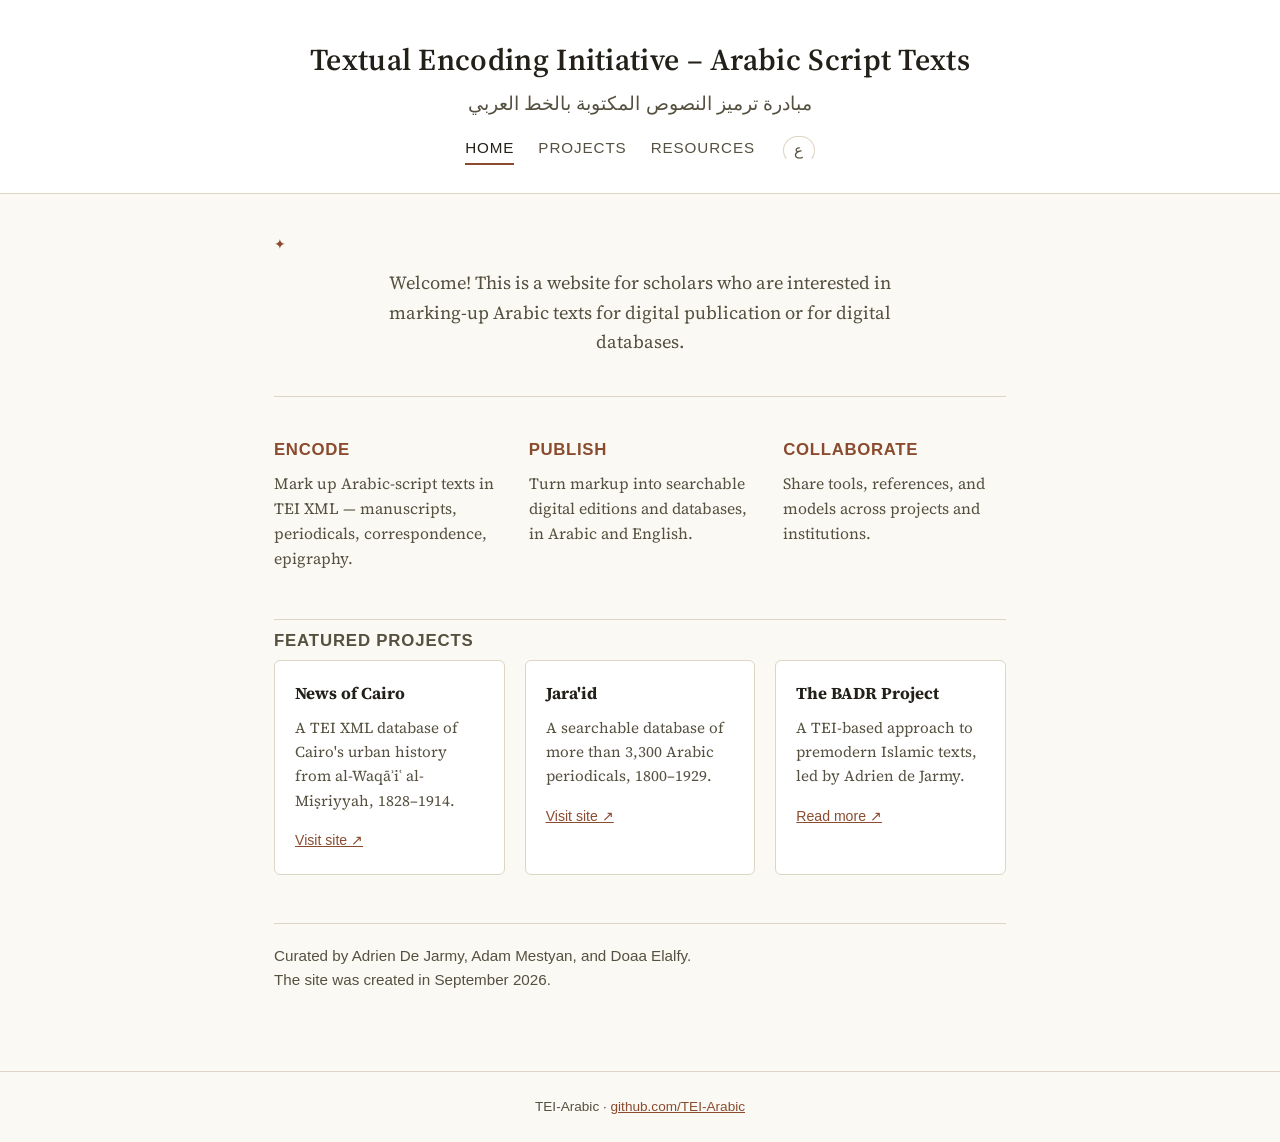
==== index.html @ d444e965 "Redesign landing page: hero with bilingual subtitle, what-we-do, featured projects" ====
<!doctype html>
<html lang="en">
<head>
  <meta charset="utf-8">
  <meta name="viewport" content="width=device-width, initial-scale=1">
  <title>Textual Encoding Initiative – Arabic Script Texts</title>
  <meta name="description" content="A website for scholars marking up Arabic-script texts for digital publication and digital databases using TEI.">
  <link rel="preconnect" href="https://fonts.googleapis.com">
  <link rel="preconnect" href="https://fonts.gstatic.com" crossorigin>
  <link href="https://fonts.googleapis.com/css2?family=Source+Serif+4:wght@400;600&display=swap" rel="stylesheet">
  <link rel="stylesheet" href="style.css">
</head>
<body class="home">

  <header class="site-header">
    <div class="site-header-inner">
      <h1 class="site-title"><a href="index.html">Textual Encoding Initiative – Arabic Script Texts</a></h1>
      <p class="hero-subtitle" lang="ar" dir="rtl">مبادرة ترميز النصوص المكتوبة بالخط العربي</p>
      <nav class="site-nav">
        <a href="index.html" class="active">Home</a>
        <a href="projects.html">Projects</a>
        <a href="resources.html">Resources</a>
        <a href="index-ar.html" class="lang-toggle" aria-label="Arabic">ع</a>
      </nav>
    </div>
  </header>

  <main>
    <p class="ornament" aria-hidden="true">&#10022;</p>
    <p class="lede">
      Welcome! This is a website for scholars who are interested in marking-up
      Arabic texts for digital publication or for digital databases.
    </p>

    <section class="features">
      <div class="feature">
        <h3>Encode</h3>
        <p>Mark up Arabic-script texts in TEI XML — manuscripts, periodicals, correspondence, epigraphy.</p>
      </div>
      <div class="feature">
        <h3>Publish</h3>
        <p>Turn markup into searchable digital editions and databases, in Arabic and English.</p>
      </div>
      <div class="feature">
        <h3>Collaborate</h3>
        <p>Share tools, references, and models across projects and institutions.</p>
      </div>
    </section>

    <section class="featured-projects">
      <h2 class="section-heading">Featured Projects</h2>
      <div class="featured-grid">
        <div class="featured-card">
          <h3>News of Cairo</h3>
          <p>A TEI XML database of Cairo's urban history from al-Waqāʾiʿ al-Miṣriyyah, 1828–1914.</p>
          <a class="link" href="https://newsofcairo.org/" target="_blank" rel="noopener">Visit site &#8599;</a>
        </div>
        <div class="featured-card">
          <h3>Jara'id</h3>
          <p>A searchable database of more than 3,300 Arabic periodicals, 1800–1929.</p>
          <a class="link" href="https://projectjaraid.github.io/" target="_blank" rel="noopener">Visit site &#8599;</a>
        </div>
        <div class="featured-card">
          <h3>The BADR Project</h3>
          <p>A TEI-based approach to premodern Islamic texts, led by Adrien de Jarmy.</p>
          <a class="link" href="https://digitalorientalist.com/2026/02/03/the-badr-project-7th-21st-c-a-tei-based-approach-to-premodern-islamic-texts/" target="_blank" rel="noopener">Read more &#8599;</a>
        </div>
      </div>
    </section>

    <p class="curators">
      Curated by Adrien De Jarmy, Adam Mestyan, and Doaa Elalfy.<br>
      The site was created in September 2026.
    </p>
  </main>

  <footer class="site-footer">
    TEI-Arabic &middot; <a href="https://github.com/TEI-Arabic">github.com/TEI-Arabic</a>
  </footer>

</body>
</html>
---- style.css ----
/* TEI-Arabic — shared site styles */

:root {
  --ink: #232019;
  --ink-soft: #55503f;
  --paper: #fbf9f4;
  --paper-raised: #ffffff;
  --line: #ddd6c4;
  --accent: #8a4b2f;
  --accent-soft: #f1e4d6;
  --max-width: 780px;
}

* {
  box-sizing: border-box;
}

html {
  scroll-behavior: smooth;
}

body {
  margin: 0;
  background: var(--paper);
  color: var(--ink);
  font-family: "Source Serif 4", Georgia, "Times New Roman", serif;
  font-size: 18px;
  line-height: 1.6;
}

a {
  color: var(--accent);
}

a:hover {
  color: var(--ink);
}

.site-header {
  border-bottom: 1px solid var(--line);
  background: var(--paper-raised);
}

.site-header-inner {
  max-width: var(--max-width);
  margin: 0 auto;
  padding: 1.75rem 1.5rem 1.25rem;
}

.site-title {
  margin: 0 0 0.9rem;
  font-size: 1.55rem;
  font-weight: 600;
  letter-spacing: 0.01em;
  line-height: 1.3;
}

.site-title a {
  color: var(--ink);
  text-decoration: none;
}

nav.site-nav {
  display: flex;
  gap: 1.5rem;
  font-family: -apple-system, BlinkMacSystemFont, "Segoe UI", Helvetica, Arial, sans-serif;
  font-size: 0.95rem;
  text-transform: uppercase;
  letter-spacing: 0.06em;
}

nav.site-nav a {
  color: var(--ink-soft);
  text-decoration: none;
  padding-bottom: 0.2rem;
  border-bottom: 2px solid transparent;
}

nav.site-nav a:hover {
  color: var(--ink);
}

nav.site-nav a.active {
  color: var(--ink);
  border-bottom-color: var(--accent);
}

.lang-toggle {
  font-family: "Noto Kufi Arabic", "Tajawal", Tahoma, Arial, sans-serif !important;
  font-size: 0.95rem !important;
  text-transform: none !important;
  letter-spacing: 0 !important;
  border: 1px solid var(--line);
  border-radius: 999px;
  padding: 0.05rem 0.65rem !important;
  margin-inline-start: 0.25rem;
}

.lang-toggle:hover {
  border-color: var(--accent);
}

main {
  max-width: var(--max-width);
  margin: 0 auto;
  padding: 2.5rem 1.5rem 4rem;
}

.lede {
  font-size: 1.15rem;
  color: var(--ink-soft);
  max-width: 60ch;
}

.curators {
  margin-top: 2rem;
  padding-top: 1.25rem;
  border-top: 1px solid var(--line);
  font-family: -apple-system, BlinkMacSystemFont, "Segoe UI", Helvetica, Arial, sans-serif;
  font-size: 0.95rem;
  color: var(--ink-soft);
}

h1 {
  font-size: 1.55rem;
}

h2 {
  font-size: 1.3rem;
  margin-bottom: 0.3rem;
}

.page-intro {
  color: var(--ink-soft);
  max-width: 60ch;
  margin-bottom: 2.5rem;
}

.project {
  padding: 1.5rem 0;
  border-top: 1px solid var(--line);
}

.project:first-of-type {
  border-top: none;
}

.project h2 {
  margin-top: 0;
}

.project .meta {
  font-family: -apple-system, BlinkMacSystemFont, "Segoe UI", Helvetica, Arial, sans-serif;
  font-size: 0.9rem;
  color: var(--accent);
  text-transform: uppercase;
  letter-spacing: 0.04em;
  margin: 0 0 0.6rem;
}

.project p {
  margin: 0.5rem 0;
}

.project .link {
  display: inline-block;
  margin-top: 0.4rem;
  font-family: -apple-system, BlinkMacSystemFont, "Segoe UI", Helvetica, Arial, sans-serif;
  font-size: 0.9rem;
}

.resource-list {
  list-style: none;
  margin: 0 0 2.5rem;
  padding: 0;
}

.resource-list li {
  padding: 0.9rem 0;
  border-top: 1px solid var(--line);
}

.resource-list li:first-child {
  border-top: none;
}

.resource-list .r-title {
  font-weight: 600;
}

.resource-list .r-note {
  display: block;
  margin-top: 0.2rem;
  font-family: -apple-system, BlinkMacSystemFont, "Segoe UI", Helvetica, Arial, sans-serif;
  font-size: 0.9rem;
  color: var(--ink-soft);
}

.resource-list code {
  background: var(--accent-soft);
  padding: 0.1rem 0.35rem;
  border-radius: 3px;
  font-size: 0.9em;
}

h2.section-heading,
h3.section-heading {
  margin-top: 3rem;
  padding-top: 0.5rem;
  border-top: 1px solid var(--line);
  font-size: 1.05rem;
  text-transform: uppercase;
  letter-spacing: 0.05em;
  color: var(--ink-soft);
  font-family: -apple-system, BlinkMacSystemFont, "Segoe UI", Helvetica, Arial, sans-serif;
}

dl.glossary dt {
  font-weight: 600;
  margin-top: 1.1rem;
}

dl.glossary dd {
  margin: 0.25rem 0 0;
  color: var(--ink-soft);
}

.site-footer {
  border-top: 1px solid var(--line);
  padding: 1.5rem;
  text-align: center;
  font-family: -apple-system, BlinkMacSystemFont, "Segoe UI", Helvetica, Arial, sans-serif;
  font-size: 0.85rem;
  color: var(--ink-soft);
}

@media (max-width: 480px) {
  body {
    font-size: 16px;
  }
  nav.site-nav {
    gap: 1rem;
    flex-wrap: wrap;
  }
}

/* Arabic / RTL pages */
html[dir="rtl"] body {
  font-family: "Tajawal", "Noto Kufi Arabic", Tahoma, Arial, sans-serif;
}

html[dir="rtl"] .site-title,
html[dir="rtl"] h1,
html[dir="rtl"] h2,
html[dir="rtl"] h3.section-heading {
  font-family: "Noto Kufi Arabic", "Tajawal", Tahoma, Arial, sans-serif;
}

html[dir="rtl"] nav.site-nav,
html[dir="rtl"] .curators,
html[dir="rtl"] .project .meta,
html[dir="rtl"] .project .link,
html[dir="rtl"] .resource-list .r-note,
html[dir="rtl"] .site-footer {
  font-family: "Tajawal", "Noto Kufi Arabic", Tahoma, Arial, sans-serif;
}

html[dir="rtl"] nav.site-nav,
html[dir="rtl"] .project .meta,
html[dir="rtl"] h2.section-heading,
html[dir="rtl"] h3.section-heading {
  text-transform: none;
  letter-spacing: 0;
}

html[dir="rtl"] bdi[dir="ltr"],
html[dir="rtl"] code[dir="ltr"] {
  unicode-bidi: isolate;
}

/* Landing-page hero (home only) */
body.home .site-header-inner {
  text-align: center;
  padding-top: 2.5rem;
  padding-bottom: 1.75rem;
}

body.home .site-title {
  font-size: 1.9rem;
  margin-bottom: 0.6rem;
}

body.home nav.site-nav {
  justify-content: center;
}

.hero-subtitle {
  margin: 0 0 1rem;
  font-size: 1.2rem;
  color: var(--ink-soft);
}

.hero-subtitle[lang="ar"] {
  font-family: "Noto Kufi Arabic", "Tajawal", Tahoma, Arial, sans-serif;
}

.hero-subtitle[lang="en"] {
  font-family: "Source Serif 4", Georgia, "Times New Roman", serif;
}

.ornament {
  color: var(--accent);
  letter-spacing: 0.5rem;
  font-size: 0.85rem;
  margin: 0 0 0.75rem;
}

body.home main {
  padding-top: 2.5rem;
}

body.home .lede {
  text-align: center;
  margin: 0 auto 1rem;
  max-width: 56ch;
}

/* What we do */
.features {
  display: grid;
  grid-template-columns: repeat(3, 1fr);
  gap: 2rem;
  margin: 2.5rem 0 3rem;
  padding-top: 2.5rem;
  border-top: 1px solid var(--line);
}

.feature h3 {
  margin: 0 0 0.4rem;
  font-size: 1.05rem;
  font-family: -apple-system, BlinkMacSystemFont, "Segoe UI", Helvetica, Arial, sans-serif;
  color: var(--accent);
  text-transform: uppercase;
  letter-spacing: 0.04em;
}

.feature p {
  margin: 0;
  color: var(--ink-soft);
  font-size: 0.98rem;
}

/* Featured projects (landing page) */
.featured-projects {
  margin-bottom: 3rem;
}

.featured-grid {
  display: grid;
  grid-template-columns: repeat(3, 1fr);
  gap: 1.25rem;
}

.featured-card {
  border: 1px solid var(--line);
  border-radius: 6px;
  padding: 1.25rem;
  background: var(--paper-raised);
}

.featured-card h3 {
  margin: 0 0 0.5rem;
  font-size: 1.05rem;
}

.featured-card p {
  margin: 0 0 0.75rem;
  color: var(--ink-soft);
  font-size: 0.95rem;
}

.featured-card .link {
  font-family: -apple-system, BlinkMacSystemFont, "Segoe UI", Helvetica, Arial, sans-serif;
  font-size: 0.88rem;
}

@media (max-width: 700px) {
  .features,
  .featured-grid {
    grid-template-columns: 1fr;
    gap: 1.5rem;
  }
}

/* RTL coverage for the additions above */
html[dir="rtl"] .feature h3,
html[dir="rtl"] .feature p,
html[dir="rtl"] .featured-card .link {
  font-family: "Tajawal", "Noto Kufi Arabic", Tahoma, Arial, sans-serif;
}

html[dir="rtl"] .feature h3 {
  text-transform: none;
  letter-spacing: 0;
}
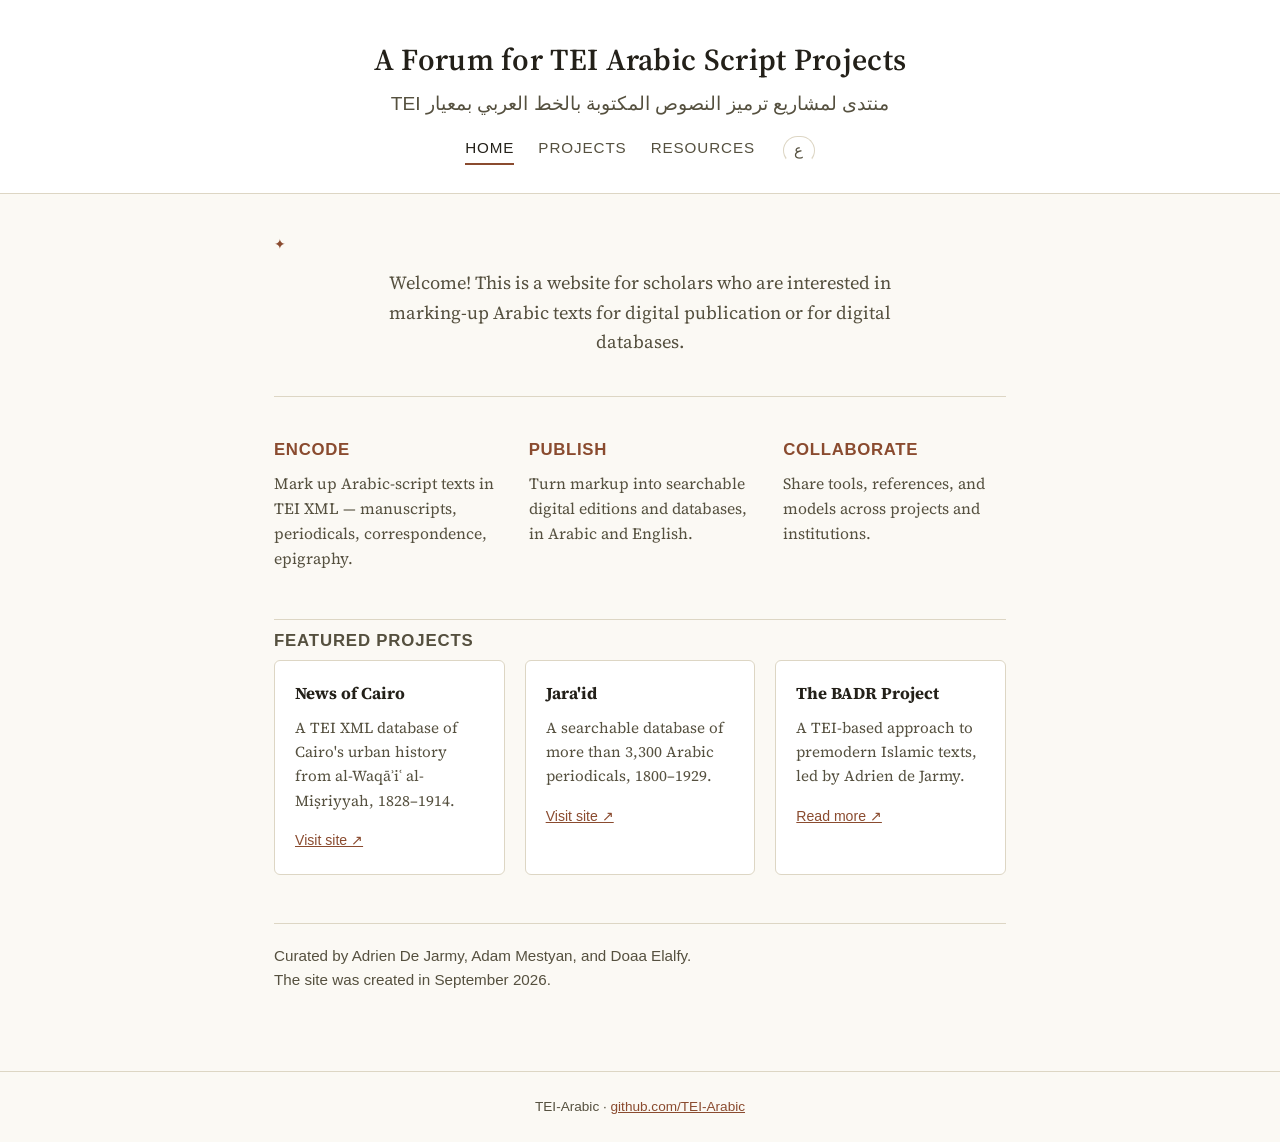
==== commit 7e7c831f: "Rename main heading to 'A Forum for TEI Arabic Script Projects' Replaces the site-title text and its" ====
--- a/index.html
+++ b/index.html
@@ -14,8 +14,8 @@
 
   <header class="site-header">
     <div class="site-header-inner">
-      <h1 class="site-title"><a href="index.html">Textual Encoding Initiative – Arabic Script Texts</a></h1>
-      <p class="hero-subtitle" lang="ar" dir="rtl">مبادرة ترميز النصوص المكتوبة بالخط العربي</p>
+      <h1 class="site-title"><a href="index.html">A Forum for TEI Arabic Script Projects</a></h1>
+      <p class="hero-subtitle" lang="ar" dir="rtl">منتدى لمشاريع ترميز النصوص المكتوبة بالخط العربي بمعيار <bdi dir="ltr">TEI</bdi></p>
       <nav class="site-nav">
         <a href="index.html" class="active">Home</a>
         <a href="projects.html">Projects</a>
--- a/style.css
+++ b/style.css
@@ -44,12 +44,13 @@
 .site-header-inner {
   max-width: var(--max-width);
   margin: 0 auto;
-  padding: 1.75rem 1.5rem 1.25rem;
+  padding: 2.5rem 1.5rem 1.75rem;
+  text-align: center;
 }
 
 .site-title {
-  margin: 0 0 0.9rem;
-  font-size: 1.55rem;
+  margin: 0 0 0.6rem;
+  font-size: 1.9rem;
   font-weight: 600;
   letter-spacing: 0.01em;
   line-height: 1.3;
@@ -62,6 +63,7 @@
 
 nav.site-nav {
   display: flex;
+  justify-content: center;
   gap: 1.5rem;
   font-family: -apple-system, BlinkMacSystemFont, "Segoe UI", Helvetica, Arial, sans-serif;
   font-size: 0.95rem;
@@ -130,6 +132,11 @@
   margin-bottom: 0.3rem;
 }
 
+h2.page-title {
+  margin: 0 0 0.6rem;
+  font-size: 1.55rem;
+}
+
 .page-intro {
   color: var(--ink-soft);
   max-width: 60ch;
@@ -279,21 +286,6 @@
 }
 
 /* Landing-page hero (home only) */
-body.home .site-header-inner {
-  text-align: center;
-  padding-top: 2.5rem;
-  padding-bottom: 1.75rem;
-}
-
-body.home .site-title {
-  font-size: 1.9rem;
-  margin-bottom: 0.6rem;
-}
-
-body.home nav.site-nav {
-  justify-content: center;
-}
-
 .hero-subtitle {
   margin: 0 0 1rem;
   font-size: 1.2rem;
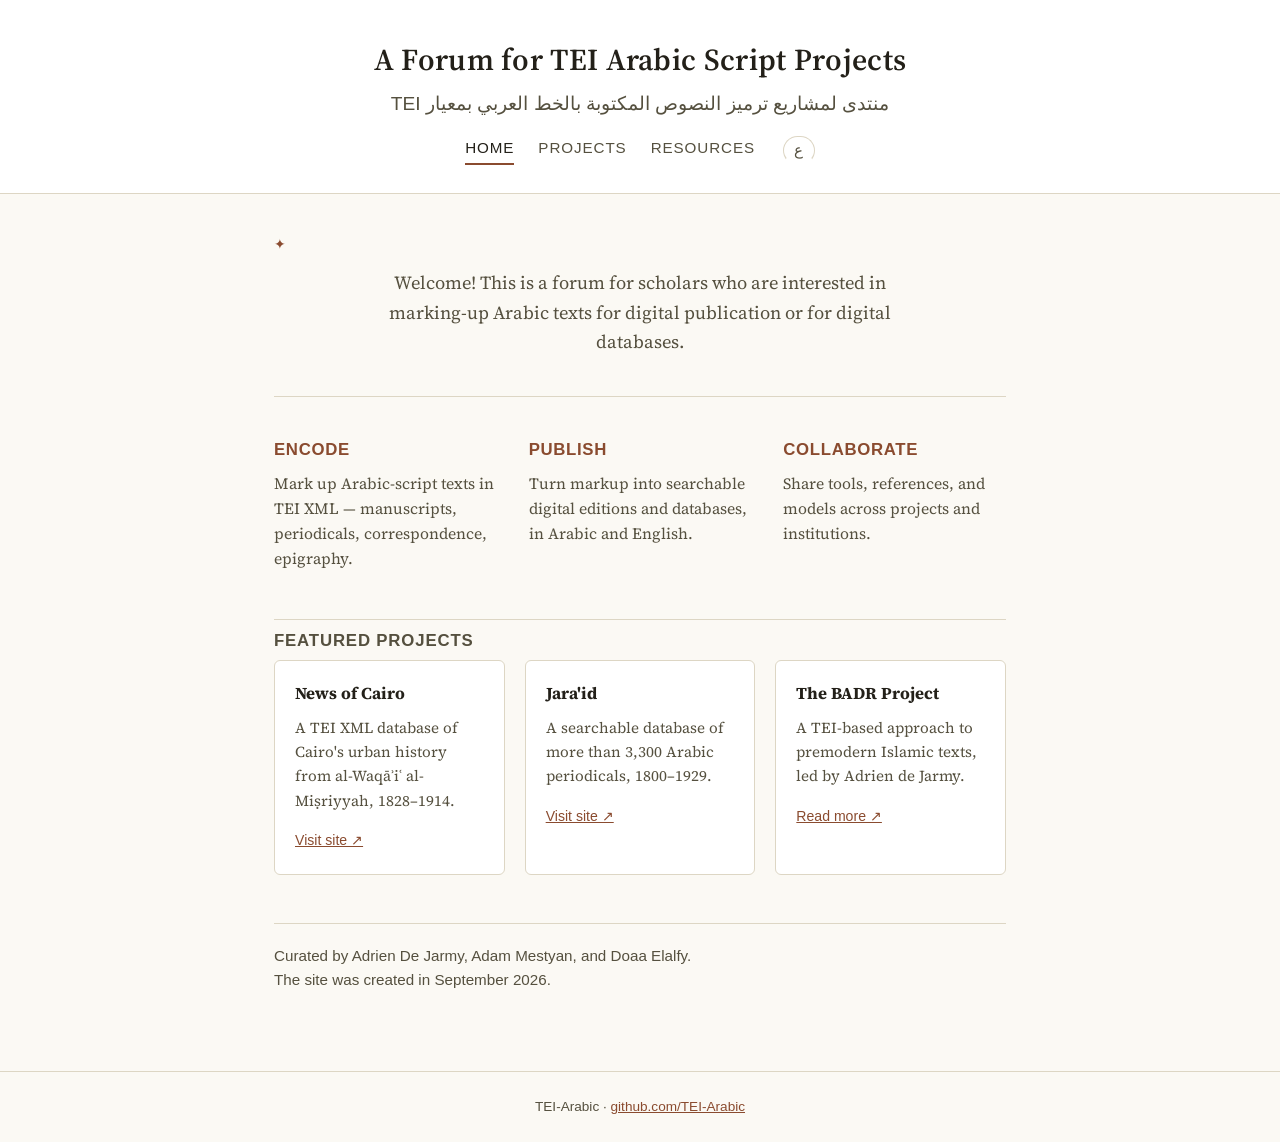
==== commit 692a4481: "Update index.html" ====
--- a/index.html
+++ b/index.html
@@ -28,7 +28,7 @@
   <main>
     <p class="ornament" aria-hidden="true">&#10022;</p>
     <p class="lede">
-      Welcome! This is a website for scholars who are interested in marking-up
+      Welcome! This is a forum for scholars who are interested in marking-up
       Arabic texts for digital publication or for digital databases.
     </p>
 
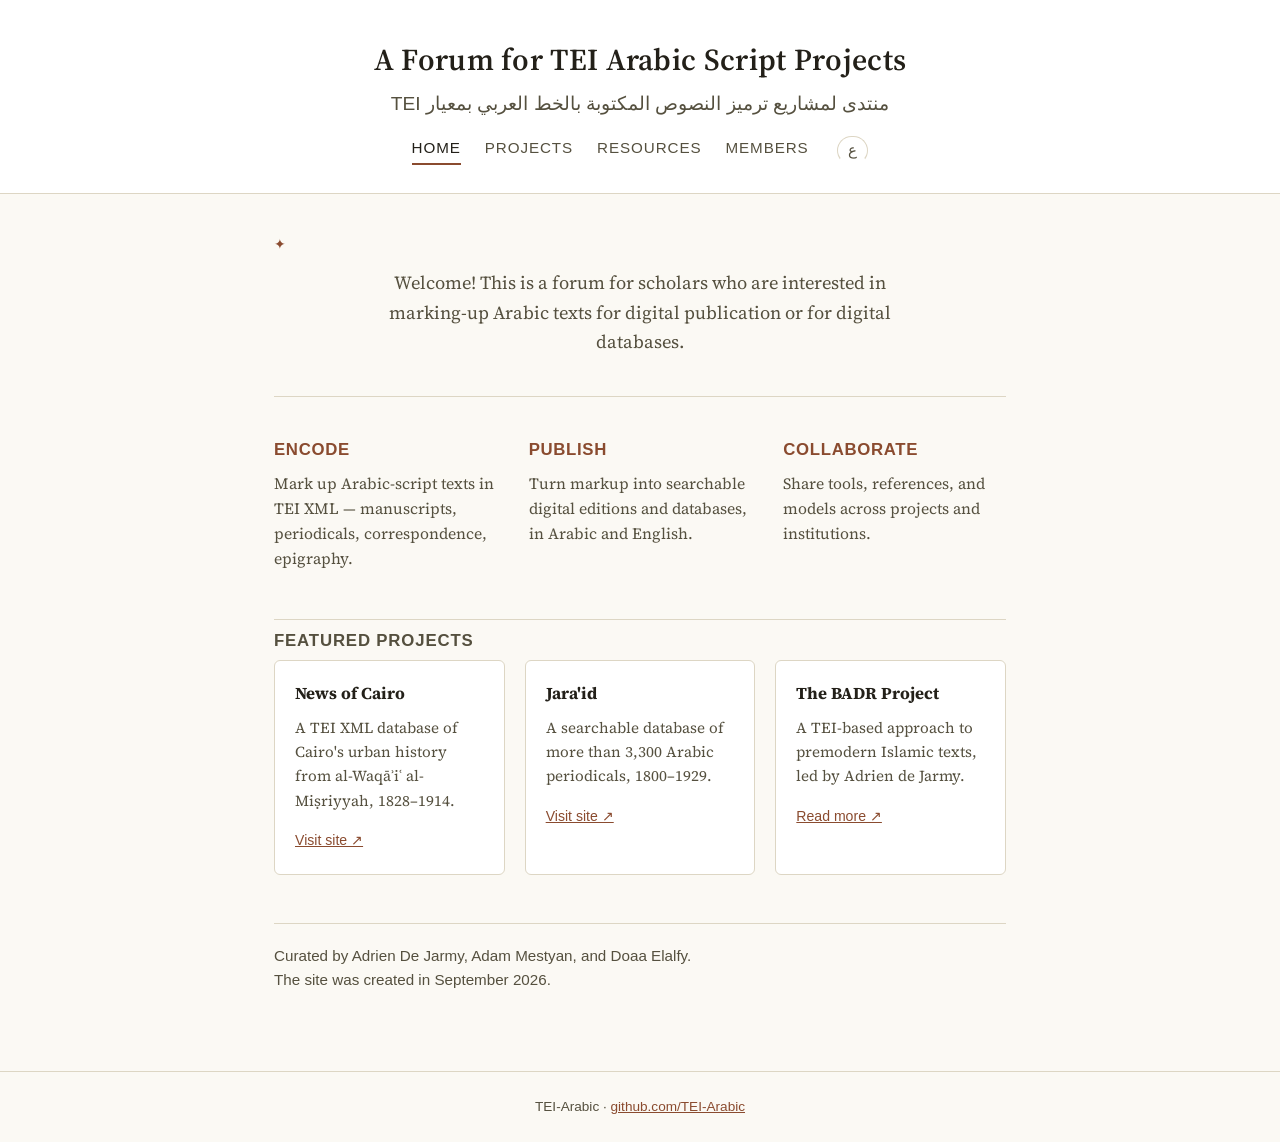
==== commit cf374e8a: "Add a fourth page: Members, with contact emails Lists everyone from the network's original sign-up s" ====
--- a/index.html
+++ b/index.html
@@ -20,6 +20,7 @@
         <a href="index.html" class="active">Home</a>
         <a href="projects.html">Projects</a>
         <a href="resources.html">Resources</a>
+        <a href="members.html">Members</a>
         <a href="index-ar.html" class="lang-toggle" aria-label="Arabic">ع</a>
       </nav>
     </div>
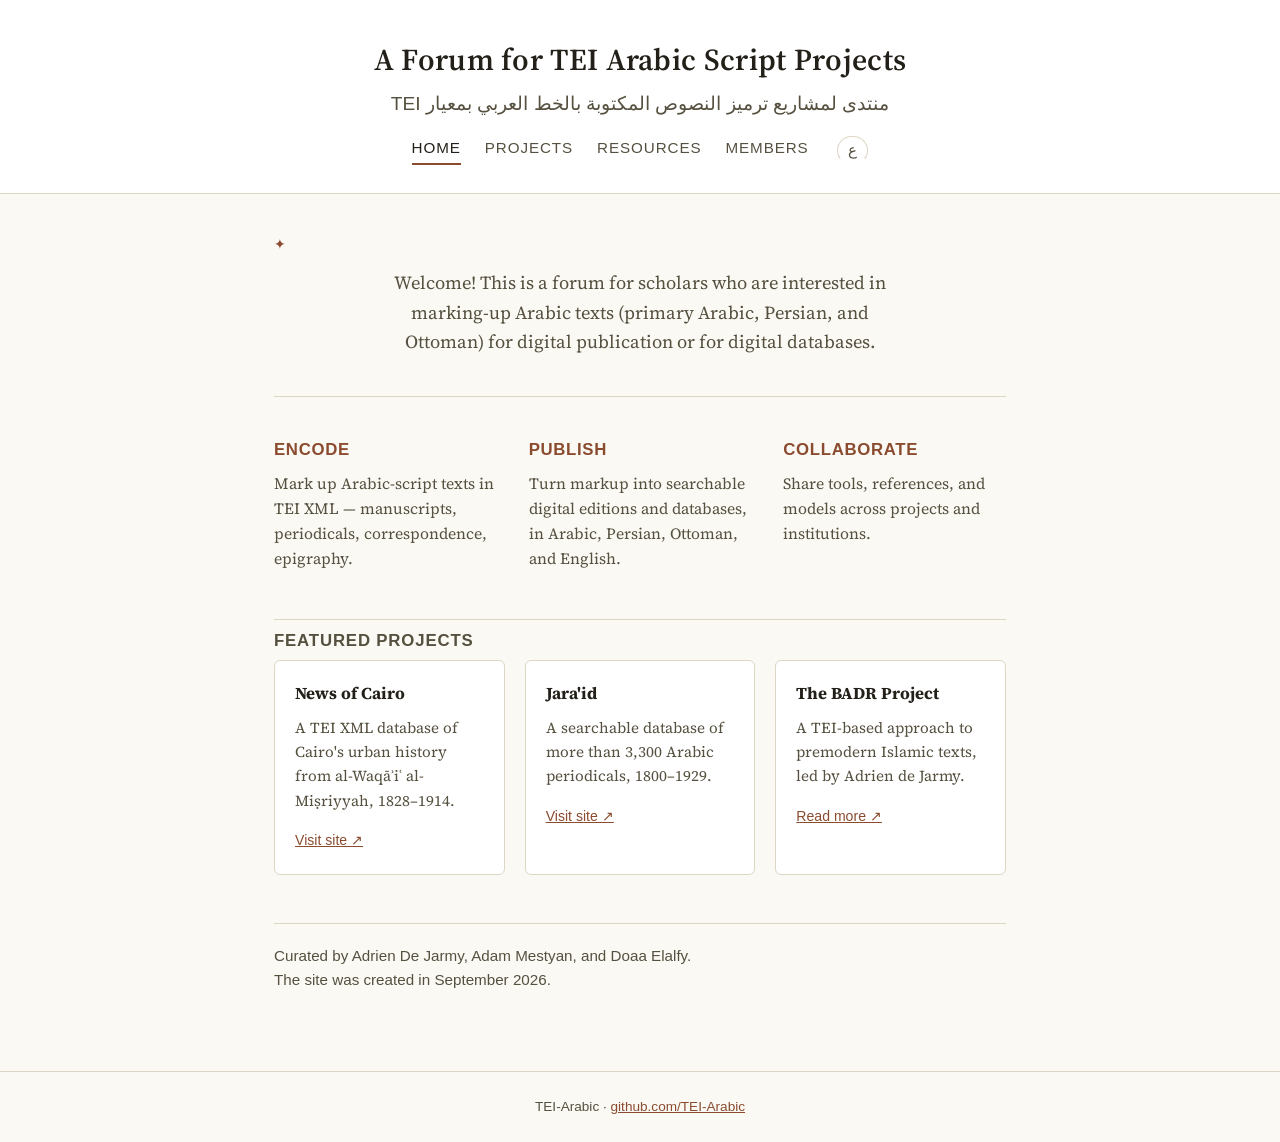
==== commit 74b13f8b: "Update index.html" ====
--- a/index.html
+++ b/index.html
@@ -30,7 +30,7 @@
     <p class="ornament" aria-hidden="true">&#10022;</p>
     <p class="lede">
       Welcome! This is a forum for scholars who are interested in marking-up
-      Arabic texts for digital publication or for digital databases.
+      Arabic texts (primary Arabic, Persian, and Ottoman) for digital publication or for digital databases.
     </p>
 
     <section class="features">
@@ -40,7 +40,7 @@
       </div>
       <div class="feature">
         <h3>Publish</h3>
-        <p>Turn markup into searchable digital editions and databases, in Arabic and English.</p>
+        <p>Turn markup into searchable digital editions and databases, in Arabic, Persian, Ottoman, and English.</p>
       </div>
       <div class="feature">
         <h3>Collaborate</h3>
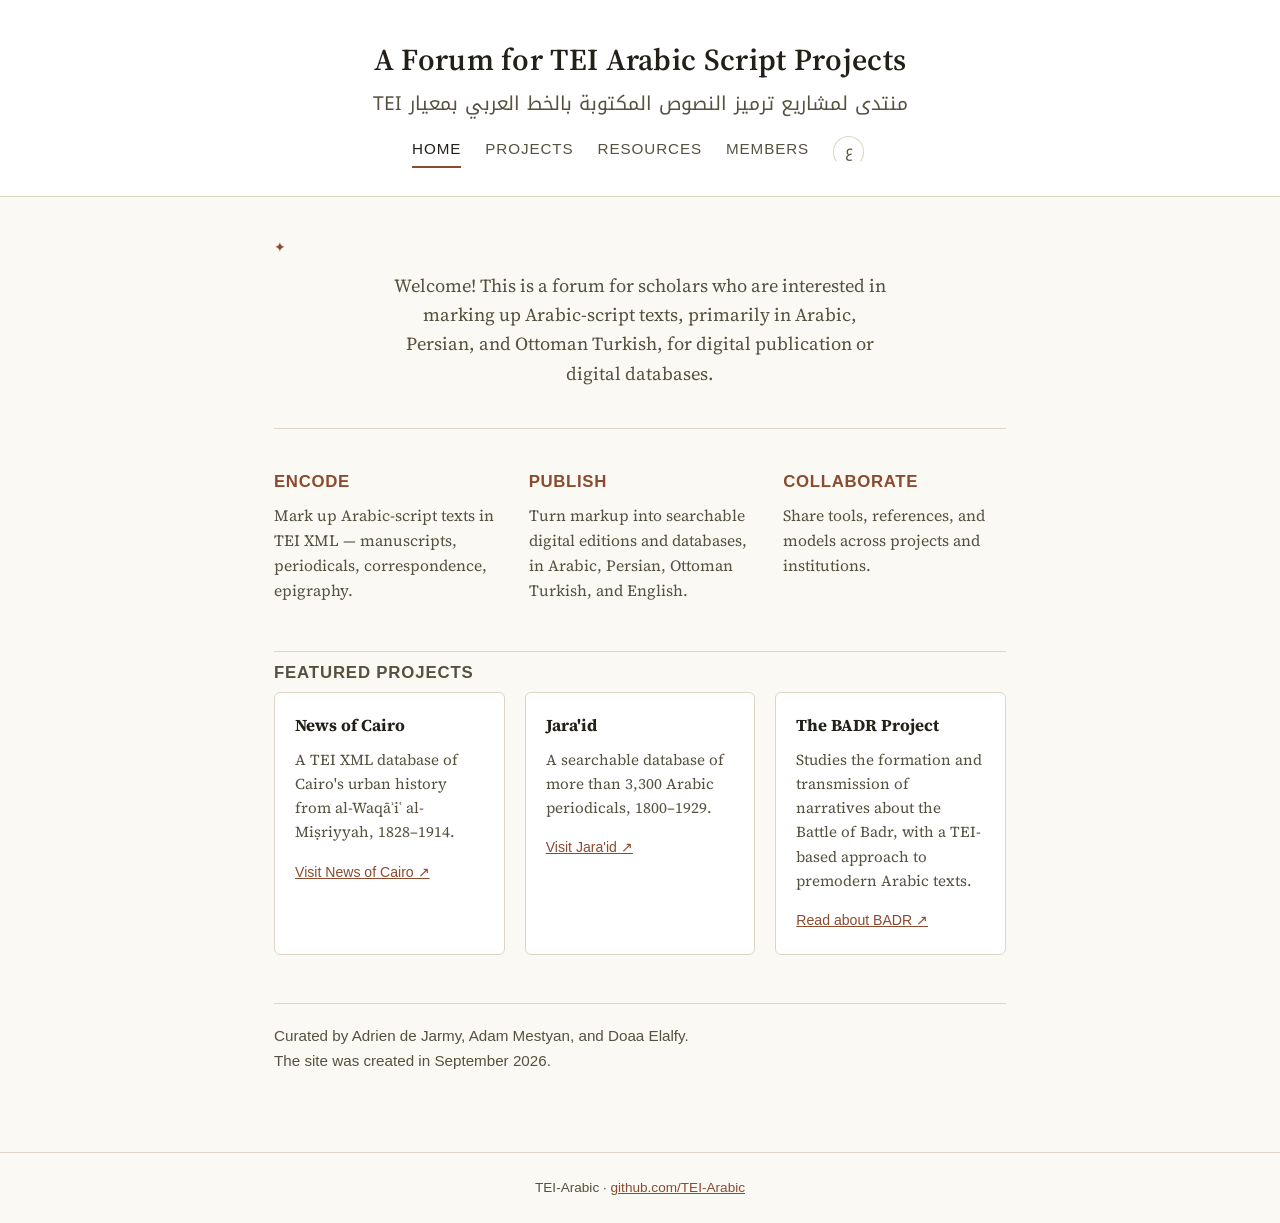
==== commit 95336b44: "Fix bilingual content, accessibility and metadata without changing site structure Correct Arabic-scr" ====
--- a/index.html
+++ b/index.html
@@ -3,44 +3,55 @@
 <head>
   <meta charset="utf-8">
   <meta name="viewport" content="width=device-width, initial-scale=1">
-  <title>Textual Encoding Initiative – Arabic Script Texts</title>
+  <title>Text Encoding Initiative – Arabic Script Texts</title>
   <meta name="description" content="A website for scholars marking up Arabic-script texts for digital publication and digital databases using TEI.">
+  <link rel="canonical" href="https://tei-arabic.github.io/">
+  <link rel="alternate" hreflang="en" href="https://tei-arabic.github.io/">
+  <link rel="alternate" hreflang="ar" href="https://tei-arabic.github.io/index-ar.html">
+  <link rel="alternate" hreflang="x-default" href="https://tei-arabic.github.io/">
+  <meta property="og:type" content="website">
+  <meta property="og:title" content="Text Encoding Initiative – Arabic Script Texts">
+  <meta property="og:description" content="A website for scholars marking up Arabic-script texts for digital publication and digital databases using TEI.">
+  <meta property="og:url" content="https://tei-arabic.github.io/">
   <link rel="preconnect" href="https://fonts.googleapis.com">
   <link rel="preconnect" href="https://fonts.gstatic.com" crossorigin>
-  <link href="https://fonts.googleapis.com/css2?family=Source+Serif+4:wght@400;600&display=swap" rel="stylesheet">
+  <link href="https://fonts.googleapis.com/css2?family=Source+Serif+4:wght@400;600&amp;family=Noto+Kufi+Arabic:wght@400;500;600;700&amp;family=Tajawal:wght@400;500;700&amp;display=swap" rel="stylesheet">
   <link rel="stylesheet" href="style.css">
 </head>
 <body class="home">
+  <a class="skip-link" href="#main-content">Skip to content</a>
 
   <header class="site-header">
     <div class="site-header-inner">
       <h1 class="site-title"><a href="index.html">A Forum for TEI Arabic Script Projects</a></h1>
       <p class="hero-subtitle" lang="ar" dir="rtl">منتدى لمشاريع ترميز النصوص المكتوبة بالخط العربي بمعيار <bdi dir="ltr">TEI</bdi></p>
-      <nav class="site-nav">
-        <a href="index.html" class="active">Home</a>
+      <nav class="site-nav" aria-label="Main navigation">
+        <a href="index.html" class="active" aria-current="page">Home</a>
         <a href="projects.html">Projects</a>
         <a href="resources.html">Resources</a>
         <a href="members.html">Members</a>
-        <a href="index-ar.html" class="lang-toggle" aria-label="Arabic">ع</a>
+        <a href="index-ar.html" class="lang-toggle" lang="ar" dir="rtl" hreflang="ar" aria-label="العربية">ع</a>
       </nav>
     </div>
   </header>
 
-  <main>
+  <main id="main-content" tabindex="-1">
     <p class="ornament" aria-hidden="true">&#10022;</p>
     <p class="lede">
-      Welcome! This is a forum for scholars who are interested in marking-up
-      Arabic texts (primary Arabic, Persian, and Ottoman) for digital publication or for digital databases.
+      Welcome! This is a forum for scholars who are interested in marking up
+      Arabic-script texts, primarily in Arabic, Persian, and Ottoman Turkish,
+      for digital publication or digital databases.
     </p>
 
-    <section class="features">
+    <section class="features" aria-labelledby="what-we-do">
+      <h2 id="what-we-do" class="visually-hidden">What we do</h2>
       <div class="feature">
         <h3>Encode</h3>
         <p>Mark up Arabic-script texts in TEI XML — manuscripts, periodicals, correspondence, epigraphy.</p>
       </div>
       <div class="feature">
         <h3>Publish</h3>
-        <p>Turn markup into searchable digital editions and databases, in Arabic, Persian, Ottoman, and English.</p>
+        <p>Turn markup into searchable digital editions and databases, in Arabic, Persian, Ottoman Turkish, and English.</p>
       </div>
       <div class="feature">
         <h3>Collaborate</h3>
@@ -54,29 +65,29 @@
         <div class="featured-card">
           <h3>News of Cairo</h3>
           <p>A TEI XML database of Cairo's urban history from al-Waqāʾiʿ al-Miṣriyyah, 1828–1914.</p>
-          <a class="link" href="https://newsofcairo.org/" target="_blank" rel="noopener">Visit site &#8599;</a>
+          <a class="link" href="https://newsofcairo.org/" target="_blank" rel="noopener">Visit News of Cairo &#8599;</a>
         </div>
         <div class="featured-card">
           <h3>Jara'id</h3>
           <p>A searchable database of more than 3,300 Arabic periodicals, 1800–1929.</p>
-          <a class="link" href="https://projectjaraid.github.io/" target="_blank" rel="noopener">Visit site &#8599;</a>
+          <a class="link" href="https://projectjaraid.github.io/" target="_blank" rel="noopener">Visit Jara'id &#8599;</a>
         </div>
         <div class="featured-card">
           <h3>The BADR Project</h3>
-          <p>A TEI-based approach to premodern Islamic texts, led by Adrien de Jarmy.</p>
-          <a class="link" href="https://digitalorientalist.com/2026/02/03/the-badr-project-7th-21st-c-a-tei-based-approach-to-premodern-islamic-texts/" target="_blank" rel="noopener">Read more &#8599;</a>
+          <p>Studies the formation and transmission of narratives about the Battle of Badr, with a TEI-based approach to premodern Arabic texts.</p>
+          <a class="link" href="https://digitalorientalist.com/2026/02/03/the-badr-project-7th-21st-c-a-tei-based-approach-to-premodern-islamic-texts/" target="_blank" rel="noopener">Read about BADR &#8599;</a>
         </div>
       </div>
     </section>
 
     <p class="curators">
-      Curated by Adrien De Jarmy, Adam Mestyan, and Doaa Elalfy.<br>
+      Curated by Adrien de Jarmy, Adam Mestyan, and Doaa Elalfy.<br>
       The site was created in September 2026.
     </p>
   </main>
 
   <footer class="site-footer">
-    TEI-Arabic &middot; <a href="https://github.com/TEI-Arabic">github.com/TEI-Arabic</a>
+    <span lang="en" dir="ltr">TEI-Arabic &middot; <a href="https://github.com/TEI-Arabic">github.com/TEI-Arabic</a></span>
   </footer>
 
 </body>
--- a/style.css
+++ b/style.css
@@ -132,7 +132,7 @@
   margin-bottom: 0.3rem;
 }
 
-h2.page-title {
+.page-title {
   margin: 0 0 0.6rem;
   font-size: 1.55rem;
 }
@@ -395,3 +395,71 @@
   text-transform: none;
   letter-spacing: 0;
 }
+
+/* Keyboard access and narrow-screen resilience. */
+a:focus-visible {
+  outline: 3px solid var(--accent);
+  outline-offset: 4px;
+}
+
+.skip-link {
+  position: absolute;
+  inset-inline-start: 1rem;
+  top: 0.5rem;
+  z-index: 100;
+  padding: 0.5rem 0.75rem;
+  background: var(--paper-raised);
+  transform: translateY(-200%);
+}
+
+.skip-link:focus {
+  transform: translateY(0);
+}
+
+.visually-hidden {
+  position: absolute;
+  width: 1px;
+  height: 1px;
+  margin: -1px;
+  padding: 0;
+  overflow: hidden;
+  clip-path: inset(50%);
+  white-space: nowrap;
+  border: 0;
+}
+
+nav.site-nav {
+  flex-wrap: wrap;
+}
+
+nav.site-nav a {
+  display: inline-flex;
+  align-items: center;
+  justify-content: center;
+  min-width: 24px;
+  min-height: 32px;
+}
+
+.resource-list code,
+.resource-list a,
+.glossary a,
+.project a,
+.site-footer a {
+  overflow-wrap: anywhere;
+}
+
+.site-footer > [dir="ltr"] {
+  display: inline-block;
+  unicode-bidi: isolate;
+}
+
+html[dir="rtl"] .site-title {
+  letter-spacing: 0;
+  line-height: 1.6;
+}
+
+@media (prefers-reduced-motion: reduce) {
+  html {
+    scroll-behavior: auto;
+  }
+}
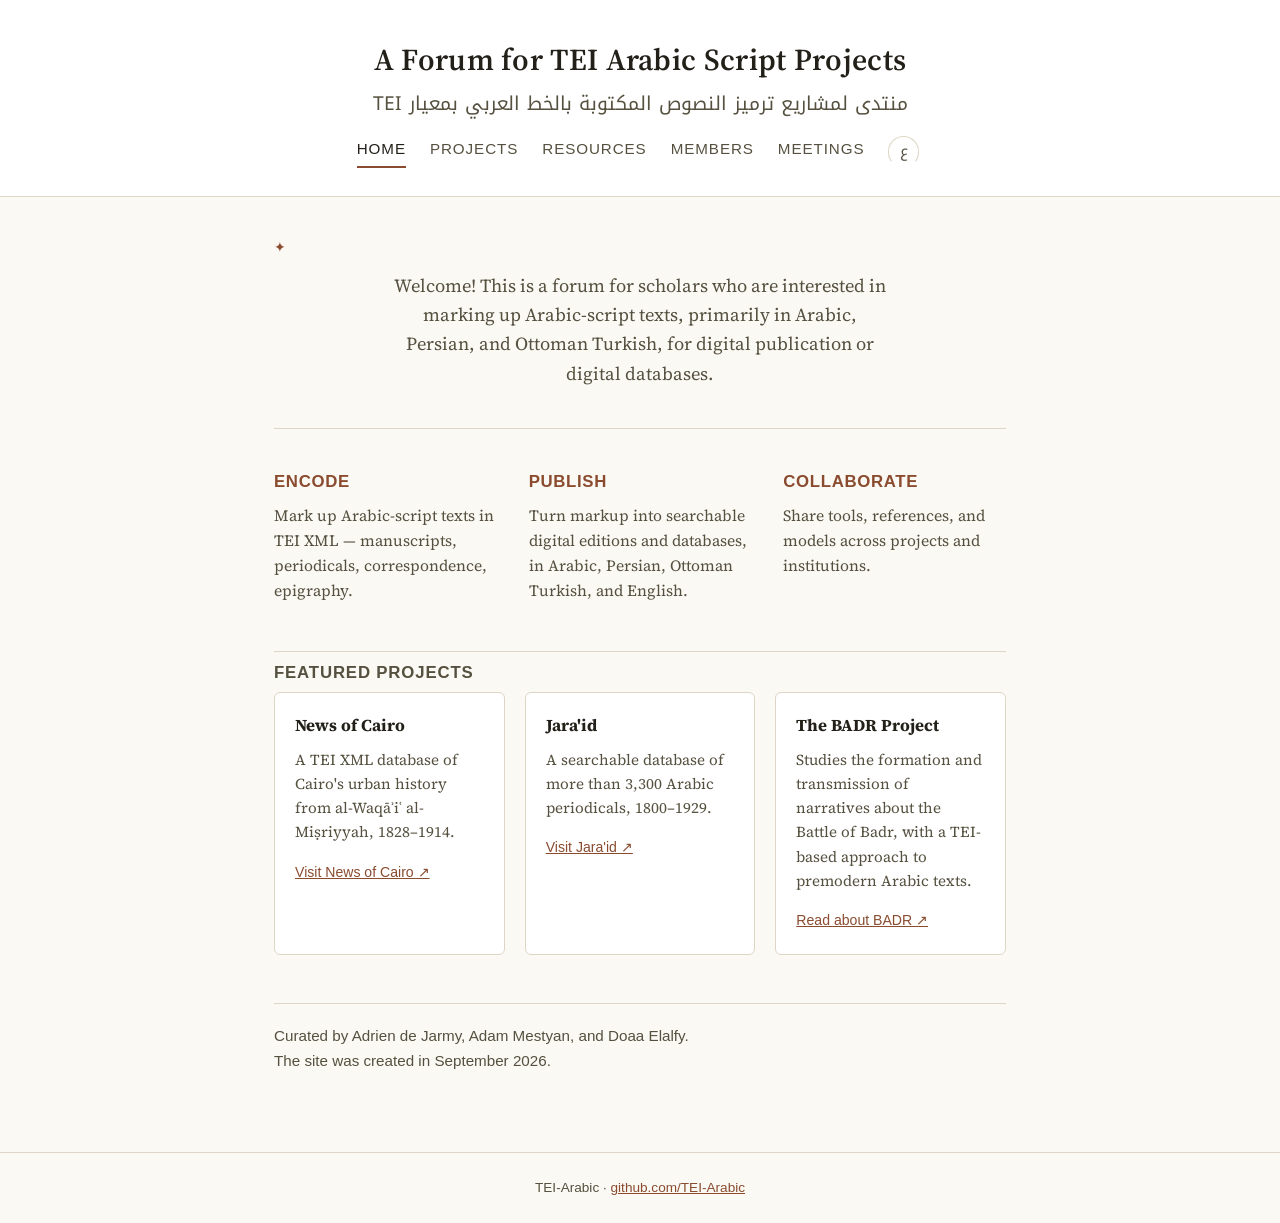
==== commit a244c0b4: "Add a fifth page: Meetings, with the forum's upcoming schedule Lists the five upcoming Friday sessio" ====
--- a/index.html
+++ b/index.html
@@ -30,6 +30,7 @@
         <a href="projects.html">Projects</a>
         <a href="resources.html">Resources</a>
         <a href="members.html">Members</a>
+        <a href="meetings.html">Meetings</a>
         <a href="index-ar.html" class="lang-toggle" lang="ar" dir="rtl" hreflang="ar" aria-label="العربية">ع</a>
       </nav>
     </div>
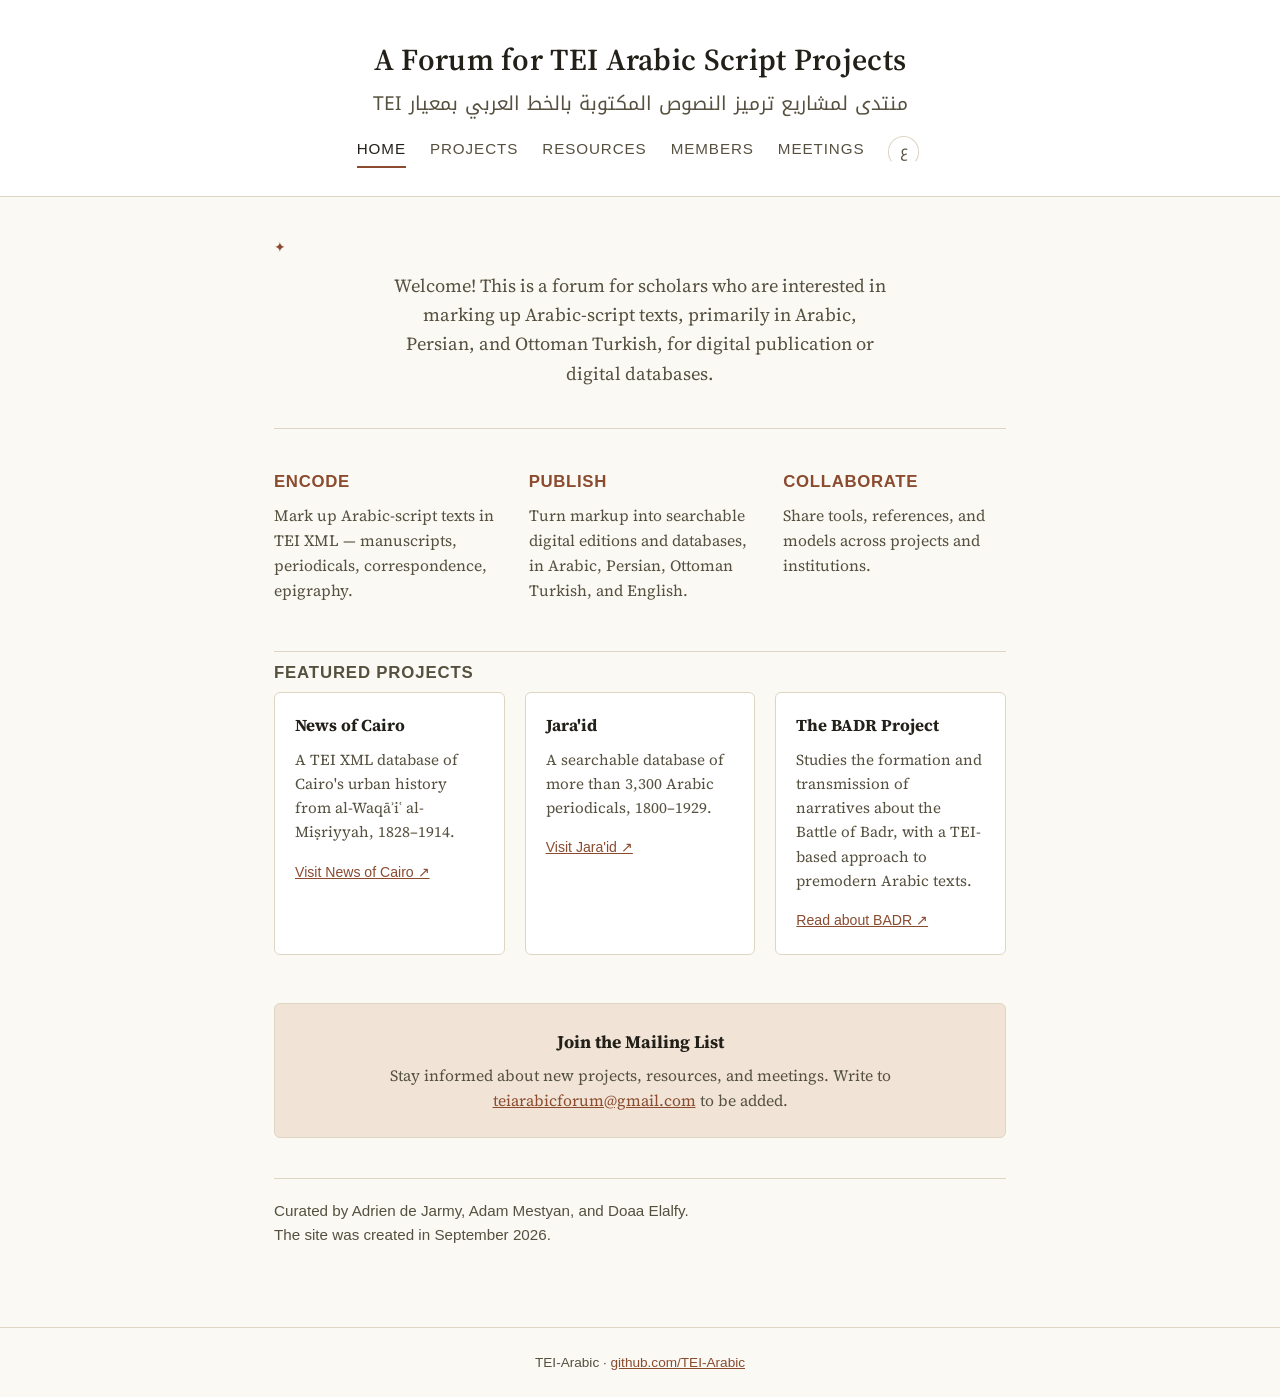
==== commit e4b77050: "Add mailing-list call-to-action box to the homepage" ====
--- a/index.html
+++ b/index.html
@@ -81,6 +81,11 @@
       </div>
     </section>
 
+    <section class="cta-box" aria-labelledby="mailing-list-heading">
+      <h2 id="mailing-list-heading">Join the Mailing List</h2>
+      <p>Stay informed about new projects, resources, and meetings. Write to <a href="mailto:teiarabicforum@gmail.com">teiarabicforum@gmail.com</a> to be added.</p>
+    </section>
+
     <p class="curators">
       Curated by Adrien de Jarmy, Adam Mestyan, and Doaa Elalfy.<br>
       The site was created in September 2026.
--- a/style.css
+++ b/style.css
@@ -121,6 +121,26 @@
   font-family: -apple-system, BlinkMacSystemFont, "Segoe UI", Helvetica, Arial, sans-serif;
   font-size: 0.95rem;
   color: var(--ink-soft);
+}
+
+.cta-box {
+  margin: 0 0 2.5rem;
+  padding: 1.5rem 1.75rem;
+  background: var(--accent-soft);
+  border: 1px solid var(--line);
+  border-radius: 6px;
+  text-align: center;
+}
+
+.cta-box h2 {
+  margin: 0 0 0.4rem;
+  font-size: 1.1rem;
+}
+
+.cta-box p {
+  margin: 0;
+  color: var(--ink-soft);
+  font-size: 0.98rem;
 }
 
 h1 {
